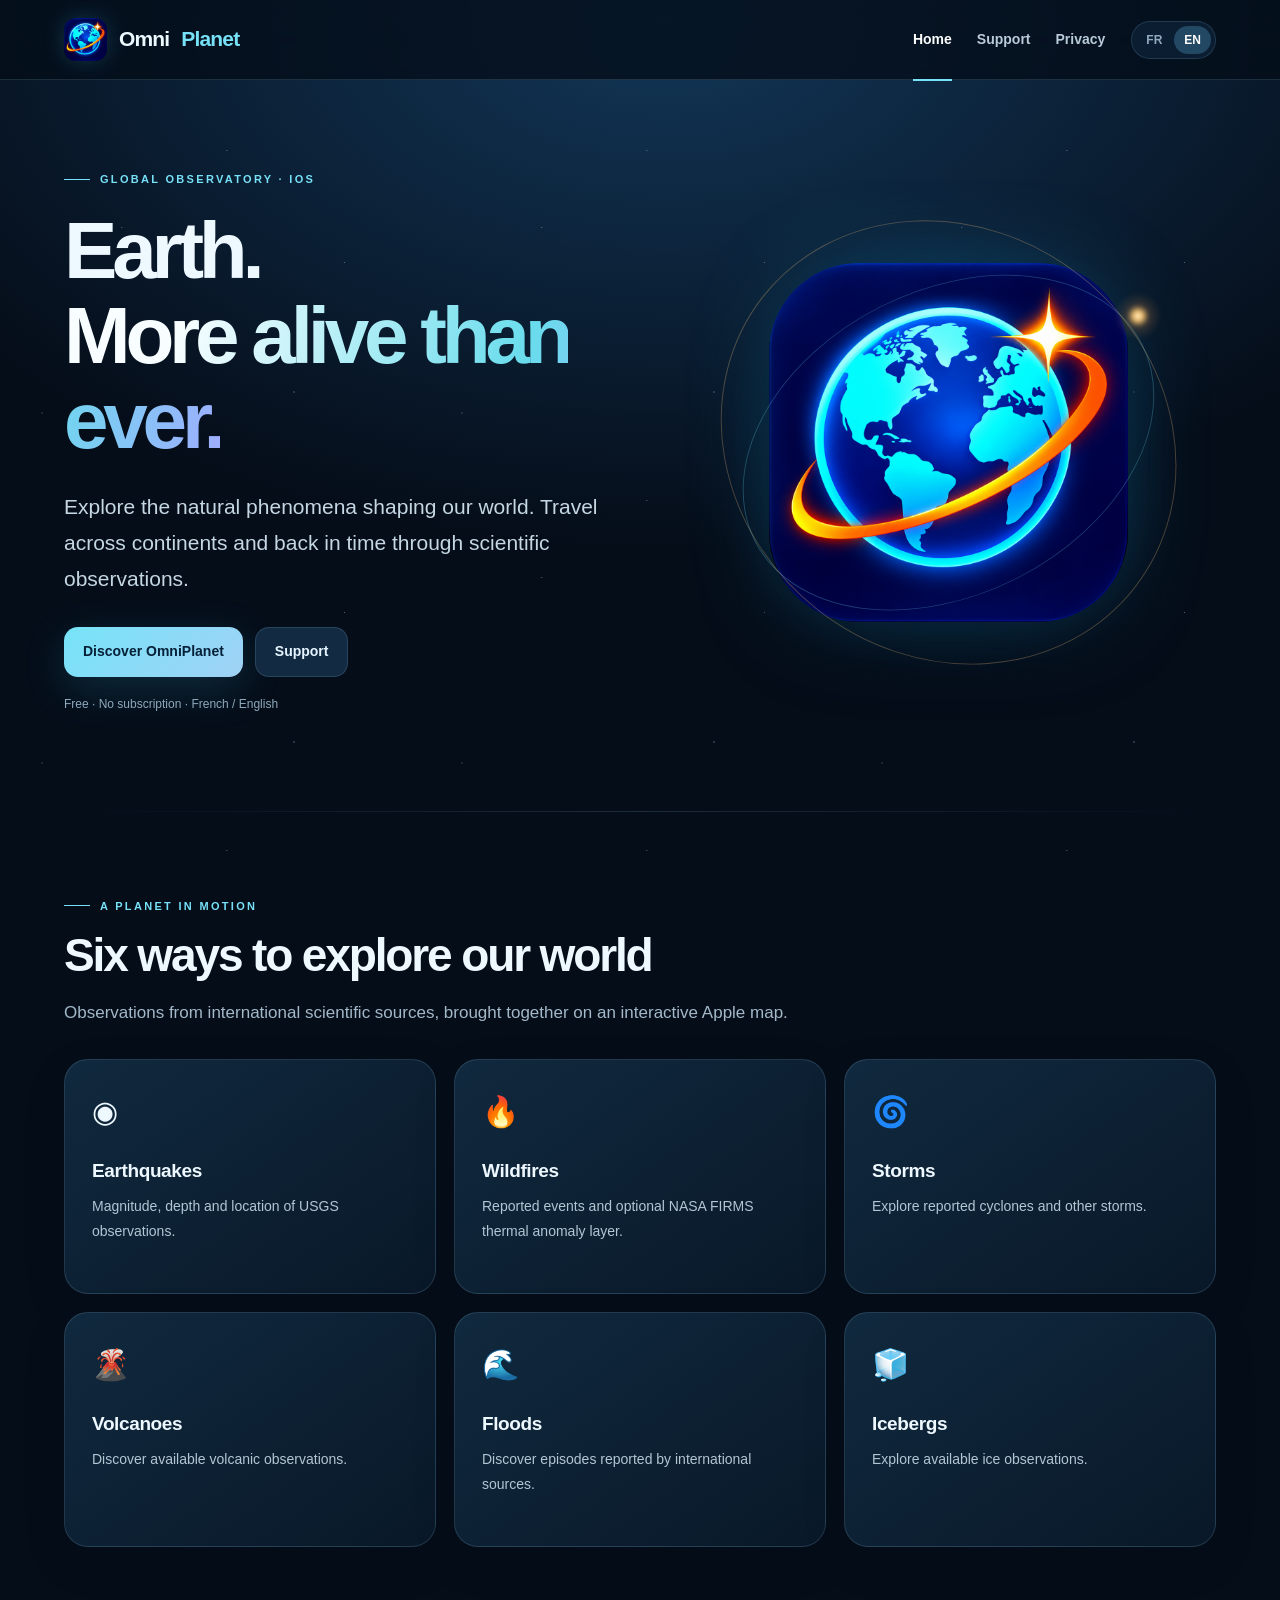
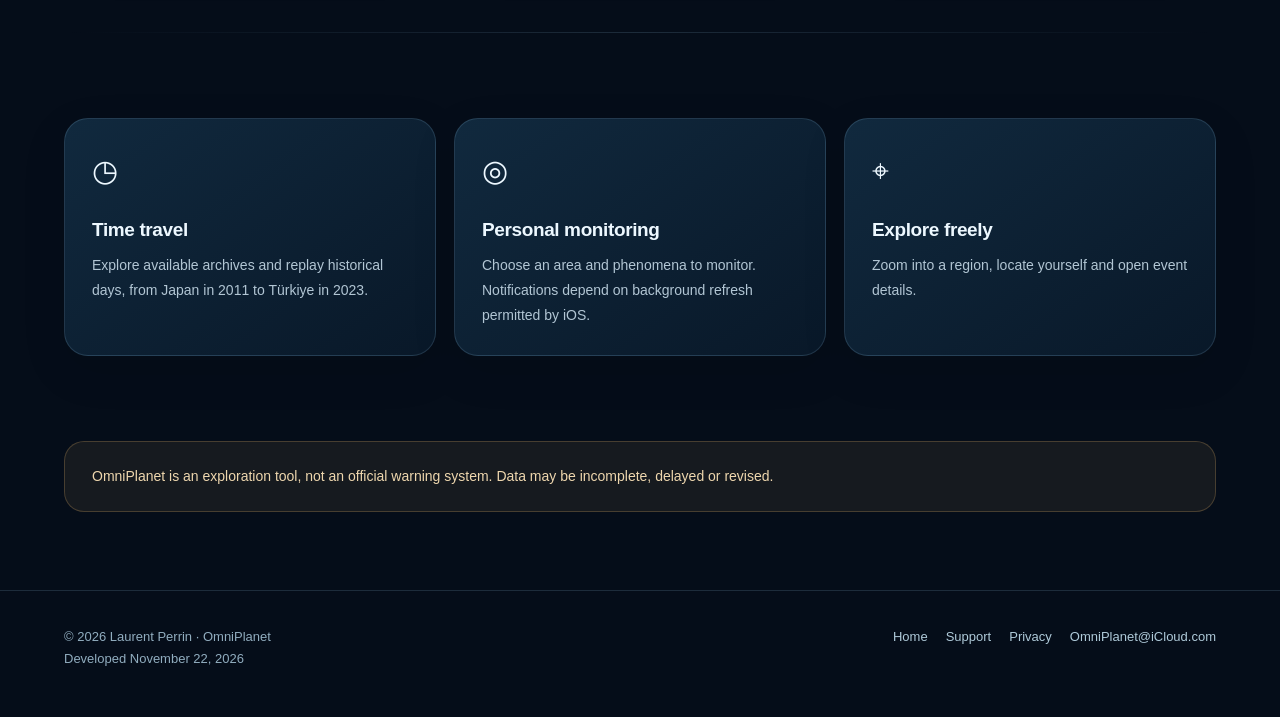
==== index.html @ a7300201 "Add files via upload" ====
<!doctype html><html lang="fr" data-lang="fr"><head><meta charset="utf-8"><meta name="viewport" content="width=device-width, initial-scale=1"><meta name="description" content="OmniPlanet — Explore our living planet. Observatoire mondial des phénomènes naturels."><meta name="theme-color" content="#050d19"><title>Accueil | OmniPlanet</title><link rel="icon" href="assets/omniplanet-icon.png"><link rel="stylesheet" href="assets/style.css"><script defer src="assets/site.js"></script></head><body data-title-fr="Accueil | OmniPlanet" data-title-en="Home | OmniPlanet"><div class="starfield" aria-hidden="true"></div><a class="skip" href="#main"><span class="fr" lang="fr">Aller au contenu</span><span class="en" lang="en">Skip to content</span></a><header class="site-header"><div class="shell bar"><a class="brand" href="index.html"><img src="assets/omniplanet-icon.png" alt="">Omni<b>Planet</b></a><nav aria-label="Navigation"><a href="index.html" aria-current="page"><span class="fr" lang="fr">Accueil</span><span class="en" lang="en">Home</span></a><a href="support.html"><span class="fr" lang="fr">Assistance</span><span class="en" lang="en">Support</span></a><a href="confidentialite.html"><span class="fr" lang="fr">Confidentialité</span><span class="en" lang="en">Privacy</span></a></nav><div class="lang-switch"><button type="button" data-language="fr" aria-label="Français" aria-pressed="true">FR</button><button type="button" data-language="en" aria-label="English" aria-pressed="false">EN</button></div></div></header><main id="main" class="shell"><section class="hero"><div><div class="eyebrow"><span class="fr" lang="fr">Observatoire mondial · iOS</span><span class="en" lang="en">Global observatory · iOS</span></div><h1><span class="fr" lang="fr">La Terre.<br><em>Plus vivante que jamais.</em></span><span class="en" lang="en">Earth.<br><em>More alive than ever.</em></span></h1><p class="lead"><span class="fr" lang="fr">Explorez les phénomènes naturels qui façonnent notre monde. Voyagez à travers les continents et remontez le temps, au fil des observations scientifiques.</span><span class="en" lang="en">Explore the natural phenomena shaping our world. Travel across continents and back in time through scientific observations.</span></p><div class="actions"><a class="btn" href="#explorer"><span class="fr" lang="fr">Découvrir OmniPlanet</span><span class="en" lang="en">Discover OmniPlanet</span></a><a class="btn secondary" href="support.html"><span class="fr" lang="fr">Assistance</span><span class="en" lang="en">Support</span></a></div><div class="tiny-meta"><span class="fr" lang="fr">Gratuite · Sans abonnement · Français / English</span><span class="en" lang="en">Free · No subscription · French / English</span></div></div><div class="hero-art"><div class="orbital"><img src="assets/omniplanet-icon.png" alt="OmniPlanet"></div><div class="halo"></div></div></section><div class="divider"></div><section class="section" id="explorer"><div class="section-head"><div class="eyebrow"><span class="fr" lang="fr">Une planète en mouvement</span><span class="en" lang="en">A planet in motion</span></div><h2><span class="fr" lang="fr">Six regards sur notre monde</span><span class="en" lang="en">Six ways to explore our world</span></h2><p><span class="fr" lang="fr">Des observations issues de sources scientifiques internationales, réunies sur une carte interactive Apple.</span><span class="en" lang="en">Observations from international scientific sources, brought together on an interactive Apple map.</span></p></div><div class="grid"><article class="feature"><span class="icon" aria-hidden="true">◉</span><h3><span class="fr" lang="fr">Séismes</span><span class="en" lang="en">Earthquakes</span></h3><p><span class="fr" lang="fr">Magnitude, profondeur et localisation des observations USGS.</span><span class="en" lang="en">Magnitude, depth and location of USGS observations.</span></p></article><article class="feature"><span class="icon" aria-hidden="true">🔥</span><h3><span class="fr" lang="fr">Feux de forêt</span><span class="en" lang="en">Wildfires</span></h3><p><span class="fr" lang="fr">Événements répertoriés et couche facultative NASA FIRMS pour les anomalies thermiques.</span><span class="en" lang="en">Reported events and optional NASA FIRMS thermal anomaly layer.</span></p></article><article class="feature"><span class="icon" aria-hidden="true">🌀</span><h3><span class="fr" lang="fr">Tempêtes</span><span class="en" lang="en">Storms</span></h3><p><span class="fr" lang="fr">Explorez les cyclones et autres tempêtes répertoriés.</span><span class="en" lang="en">Explore reported cyclones and other storms.</span></p></article><article class="feature"><span class="icon" aria-hidden="true">🌋</span><h3><span class="fr" lang="fr">Volcans</span><span class="en" lang="en">Volcanoes</span></h3><p><span class="fr" lang="fr">Retrouvez les observations volcaniques disponibles.</span><span class="en" lang="en">Discover available volcanic observations.</span></p></article><article class="feature"><span class="icon" aria-hidden="true">🌊</span><h3><span class="fr" lang="fr">Inondations</span><span class="en" lang="en">Floods</span></h3><p><span class="fr" lang="fr">Découvrez les épisodes signalés par les sources internationales.</span><span class="en" lang="en">Discover episodes reported by international sources.</span></p></article><article class="feature"><span class="icon" aria-hidden="true">🧊</span><h3><span class="fr" lang="fr">Icebergs</span><span class="en" lang="en">Icebergs</span></h3><p><span class="fr" lang="fr">Explorez les observations de glace disponibles.</span><span class="en" lang="en">Explore available ice observations.</span></p></article></div></section><div class="divider"></div><section class="section"><div class="grid"><article class="feature"><span class="icon" aria-hidden="true">◷</span><h3><span class="fr" lang="fr">Voyage dans le temps</span><span class="en" lang="en">Time travel</span></h3><p><span class="fr" lang="fr">Explorez les archives disponibles et rejouez des journées historiques, du Japon en 2011 à la Turquie en 2023.</span><span class="en" lang="en">Explore available archives and replay historical days, from Japan in 2011 to Türkiye in 2023.</span></p></article><article class="feature"><span class="icon" aria-hidden="true">◎</span><h3><span class="fr" lang="fr">Surveillance personnalisée</span><span class="en" lang="en">Personal monitoring</span></h3><p><span class="fr" lang="fr">Choisissez une zone et les phénomènes à surveiller. Les notifications dépendent des actualisations autorisées par iOS.</span><span class="en" lang="en">Choose an area and phenomena to monitor. Notifications depend on background refresh permitted by iOS.</span></p></article><article class="feature"><span class="icon" aria-hidden="true">⌖</span><h3><span class="fr" lang="fr">Explorez librement</span><span class="en" lang="en">Explore freely</span></h3><p><span class="fr" lang="fr">Zoomez sur une région, retrouvez votre position et consultez les fiches des événements.</span><span class="en" lang="en">Zoom into a region, locate yourself and open event details.</span></p></article></div></section><div class="notice"><p><span class="fr" lang="fr">OmniPlanet est un outil de découverte, pas un système officiel d’alerte. Les données peuvent être incomplètes, retardées ou révisées.</span><span class="en" lang="en">OmniPlanet is an exploration tool, not an official warning system. Data may be incomplete, delayed or revised.</span></p></div></main><footer class="site-footer"><div class="shell footer-inner"><div>© 2026 Laurent Perrin · OmniPlanet<br><span class="fr" lang="fr">Développée le 22 novembre 2026</span><span class="en" lang="en">Developed November 22, 2026</span></div><div class="foot-links"><a class="" href="index.html"><span class="fr" lang="fr">Accueil</span><span class="en" lang="en">Home</span></a><a class="" href="support.html"><span class="fr" lang="fr">Assistance</span><span class="en" lang="en">Support</span></a><a class="" href="confidentialite.html"><span class="fr" lang="fr">Confidentialité</span><span class="en" lang="en">Privacy</span></a><a href="mailto:OmniPlanet@iCloud.com">OmniPlanet@iCloud.com</a></div></div></footer></body></html>
---- assets/style.css ----
:root{color-scheme:dark;--bg:#050d19;--navy:#091a30;--panel:#10243b;--text:#edf8ff;--muted:#a3b8c9;--line:rgba(167,219,255,.15);--cyan:#77e1f7;--gold:#f9c379;--radius:24px}*{box-sizing:border-box}html{scroll-behavior:smooth}body{margin:0;font-family:-apple-system,BlinkMacSystemFont,"Segoe UI",Inter,Helvetica,Arial,sans-serif;background:radial-gradient(ellipse 75% 25% at 52% 1%,#123657 0%,transparent 90%),var(--bg);color:var(--text);line-height:1.65;overflow-x:hidden}::selection{background:#2d7b95;color:#fff}a{color:inherit}a:focus-visible,button:focus-visible,summary:focus-visible{outline:2px solid var(--cyan);outline-offset:4px}.fr,.en{}html[data-lang="fr"] .en,html[data-lang="en"] .fr{display:none!important}.shell{width:min(1152px,calc(100% - 44px));margin-inline:auto}.skip{position:absolute;left:-999px;top:0;background:white;color:#000;padding:10px;z-index:200}.skip:focus{left:12px}.site-header{position:sticky;top:0;z-index:90;background:rgba(5,13,25,.78);backdrop-filter:blur(22px);-webkit-backdrop-filter:blur(22px);border-bottom:1px solid var(--line)}.bar{min-height:79px;display:flex;align-items:center;gap:26px}.brand{display:flex;align-items:center;gap:12px;text-decoration:none;font-weight:790;letter-spacing:-.04em;font-size:21px;white-space:nowrap}.brand img{height:43px;width:43px;border-radius:12px;box-shadow:0 0 22px rgba(81,202,244,.2)}.brand b{color:var(--cyan)}nav{display:flex;gap:25px;margin-left:auto}nav a{font-size:14px;color:#b9cad9;text-decoration:none;font-weight:550;transition:color .2s}nav a:hover,nav a[aria-current="page"]{color:#fff}nav a[aria-current="page"]{position:relative}nav a[aria-current="page"]:after{content:"";position:absolute;bottom:-30px;left:0;right:0;height:2px;background:var(--cyan)}.lang-switch{display:flex;padding:4px;gap:2px;border:1px solid var(--line);border-radius:40px;background:#0a1d31}.lang-switch button{background:none;color:#91aabd;border:0;border-radius:24px;font-size:12px;font-weight:700;padding:7px 10px;cursor:pointer}.lang-switch button[aria-pressed="true"]{background:#224863;color:#fff}.hero{position:relative;min-height:610px;display:grid;grid-template-columns:minmax(0,1.05fr) minmax(0,.95fr);align-items:center;gap:26px;padding-block:90px 96px}.eyebrow{text-transform:uppercase;letter-spacing:.21em;font-size:11px;font-weight:750;color:var(--cyan);display:flex;align-items:center;gap:10px}.eyebrow:before{content:"";width:26px;height:1px;background:var(--cyan)}h1,h2,h3,p{margin-top:0}h1{font-size:clamp(44px,6.3vw,80px);line-height:1.06;letter-spacing:-.065em;margin:21px 0 25px;font-weight:780}h1 em{font-style:normal;background:linear-gradient(105deg,#f8feff 18%,#69dcec 70%,#a0adff);-webkit-background-clip:text;background-clip:text;color:transparent}.lead{font-size:clamp(17px,2vw,21px);color:#c5d7e3;max-width:570px;line-height:1.72}.actions{display:flex;flex-wrap:wrap;gap:12px;margin-top:30px}.btn{display:inline-flex;align-items:center;justify-content:center;gap:10px;text-decoration:none;font-weight:700;font-size:14px;border-radius:14px;min-height:50px;padding:12px 19px;background:linear-gradient(135deg,#76e4f8,#a0d1f5);color:#062038;box-shadow:0 12px 42px rgba(53,191,230,.18);transition:transform .2s,box-shadow .2s;border:0}.btn:hover{transform:translateY(-2px);box-shadow:0 15px 40px rgba(53,191,230,.28)}.btn.secondary{color:#e5f5ff;background:#122a42;border:1px solid var(--line);box-shadow:none}.hero-art{position:relative;aspect-ratio:1;max-width:520px;margin:auto;width:100%;display:grid;place-items:center}.hero-art:before{content:"";position:absolute;inset:7%;border-radius:50%;background:radial-gradient(circle,#1370a27a,transparent 70%);filter:blur(25px)}.orbital{width:91%;aspect-ratio:1;position:relative;display:grid;place-items:center;animation:float 8s ease-in-out infinite}.orbital:before,.orbital:after{content:"";position:absolute;inset:4%;border:1px solid rgba(116,225,252,.25);border-radius:50%;transform:rotate(-27deg) scaleY(.7)}.orbital:after{inset:0%;transform:rotate(38deg) scaleY(.9);border-color:rgba(249,193,121,.28)}.orbital img{width:76%;aspect-ratio:1;object-fit:cover;border-radius:25%;box-shadow:0 0 80px rgba(33,157,215,.3),0 20px 65px #030812d9}.halo{position:absolute;width:48px;height:48px;border-radius:100%;background:radial-gradient(circle,#fff3d8 2%,#f7c26b 13%,rgba(248,149,67,.18) 32%,transparent 70%);right:9%;top:21%;filter:blur(2px)}@keyframes float{0%,100%{transform:translateY(0)}50%{transform:translateY(-11px)}}.tiny-meta{font-size:12px;color:#8ea9bc;margin-top:18px}.divider{height:1px;background:linear-gradient(90deg,transparent,var(--line),transparent)}.section{padding-block:85px}.section-head{max-width:750px;margin-bottom:32px}.section h2{font-size:clamp(30px,3.6vw,48px);line-height:1.13;letter-spacing:-.047em;margin:14px 0 18px}.section-head p{color:var(--muted);font-size:17px}.grid{display:grid;grid-template-columns:repeat(3,minmax(0,1fr));gap:18px}.feature,.panel,.info-card{background:linear-gradient(145deg,rgba(24,57,83,.65),rgba(12,31,50,.65));border:1px solid var(--line);border-radius:var(--radius);padding:27px;box-shadow:0 15px 45px rgba(0,0,0,.1)}.feature{min-height:235px;transition:transform .2s,border-color .2s}.feature:hover{transform:translateY(-4px);border-color:#5cc0e477}.feature .icon{font-size:30px;margin-bottom:19px;display:inline-block}.feature h3{font-size:19px;letter-spacing:-.02em;margin:0 0 7px}.feature p,.panel p,.info-card p{font-size:14px;color:#b2c6d4;line-height:1.8;margin-bottom:0}.feature strong{color:#e6f6ff}.ribbon{border:1px solid rgba(109,209,236,.26);background:linear-gradient(120deg,#10334b,#0b1c2e);padding:30px 34px;border-radius:var(--radius);display:flex;align-items:center;gap:28px;margin-block:36px}.ribbon b{font-size:20px}.ribbon p{margin:5px 0 0;color:#aec5d3;font-size:14px}.ribbon .btn{margin-left:auto;flex-shrink:0}.kicker{font-size:11px;color:var(--cyan);letter-spacing:.2em;text-transform:uppercase;font-weight:800}.page-hero{padding:80px 0 48px;max-width:850px}.page-hero h1{font-size:clamp(40px,5vw,64px)}.page-hero p{font-size:18px;color:var(--muted);max-width:730px}.split{display:grid;grid-template-columns:repeat(2,minmax(0,1fr));gap:20px}.steps{counter-reset:step;display:grid;gap:13px}.step{background:rgba(16,39,60,.65);padding:21px 23px 21px 66px;border:1px solid var(--line);border-radius:18px;position:relative}.step:before{counter-increment:step;content:counter(step);position:absolute;left:19px;top:19px;width:30px;height:30px;border-radius:50%;background:#184760;color:#a2e9f9;display:grid;place-items:center;font-size:13px;font-weight:800}.step h3{font-size:17px;margin:0 0 5px}.step p{font-size:14px;color:var(--muted);margin:0}.fine{font-size:13px;color:var(--muted)}.notice{background:rgba(244,189,109,.07);border:1px solid rgba(244,189,109,.22);padding:23px 27px;border-radius:20px;color:#eed7ae}.notice p{margin:0;font-size:14px}.policy{max-width:840px}.policy h2{font-size:23px;letter-spacing:-.03em;margin:42px 0 13px}.policy h3{font-size:17px;margin:22px 0 8px}.policy p,.policy li{color:#bdd0dd;font-size:15px;line-height:1.85}.policy a,.inline-link{color:#94e5f6;text-decoration:underline;text-decoration-color:#427791;text-underline-offset:4px}.policy ul{padding-left:21px}.policy .summary{border-left:3px solid var(--cyan);background:rgba(28,75,99,.2);padding:21px 24px;border-radius:0 15px 15px 0}.faq{display:grid;gap:12px}details{border:1px solid var(--line);border-radius:17px;padding:0 22px;background:#0c2136}summary{cursor:pointer;padding:19px 24px 19px 0;list-style:none;font-weight:670;position:relative}summary::-webkit-details-marker{display:none}summary:after{content:'+';position:absolute;right:0;font-size:24px;top:10px;color:var(--cyan)}details[open] summary:after{content:'−'}details p{color:#b7cbd9;padding-bottom:20px;margin:0;font-size:14px}.site-footer{margin-top:78px;border-top:1px solid var(--line);padding:35px 0 48px;color:#91adbf;font-size:13px}.footer-inner{display:flex;justify-content:space-between;align-items:flex-start;gap:24px}.foot-links{display:flex;gap:18px;flex-wrap:wrap}.foot-links a{color:#afcad9;text-decoration:none}.foot-links a:hover{color:#fff}.starfield{position:fixed;inset:0;pointer-events:none;z-index:-1;opacity:.36;background-image:radial-gradient(1px 1px at 10% 18%,#fff,transparent),radial-gradient(1.5px 1.5px at 70% 12%,#b6e5ff,transparent),radial-gradient(1px 1px at 29% 65%,#fff,transparent),radial-gradient(1px 1px at 82% 75%,#fff,transparent),radial-gradient(1px 1px at 54% 43%,#fff,transparent);background-size:420px 350px}.mini-meta{display:flex;gap:20px;flex-wrap:wrap;color:#9eb5c7;font-size:13px;margin-top:16px}.codeish{font-family:ui-monospace,SFMono-Regular,Menlo,monospace;font-size:12px;word-break:break-word}.last-updated{font-size:13px;color:#83a4bc} @media(max-width:850px){.grid{grid-template-columns:repeat(2,minmax(0,1fr))}.hero{grid-template-columns:1fr;padding-top:68px;gap:5px}.hero-art{max-width:420px}.bar{flex-wrap:wrap;justify-content:space-between;padding:13px 0;min-height:auto;gap:10px}nav{order:3;width:100%;justify-content:center;border-top:1px solid var(--line);padding-top:11px}nav a[aria-current="page"]:after{bottom:-12px}.section{padding-block:60px}.ribbon{flex-wrap:wrap}.ribbon .btn{margin-left:0}}@media(max-width:590px){.shell{width:min(100% - 30px,1152px)}.brand{font-size:19px}.brand img{height:38px;width:38px}.bar{gap:8px}nav{justify-content:space-between;gap:8px}nav a{font-size:12px}.hero{padding:58px 0 50px}.hero-art{max-width:350px}.grid,.split{grid-template-columns:1fr}.feature{min-height:0}.page-hero{padding:55px 0 25px}.ribbon{padding:23px}.footer-inner{flex-direction:column}.section{padding-block:50px}.actions .btn{width:100%}}@media(prefers-reduced-motion:reduce){*,*:before,*:after{animation:none!important;scroll-behavior:auto!important;transition:none!important}}
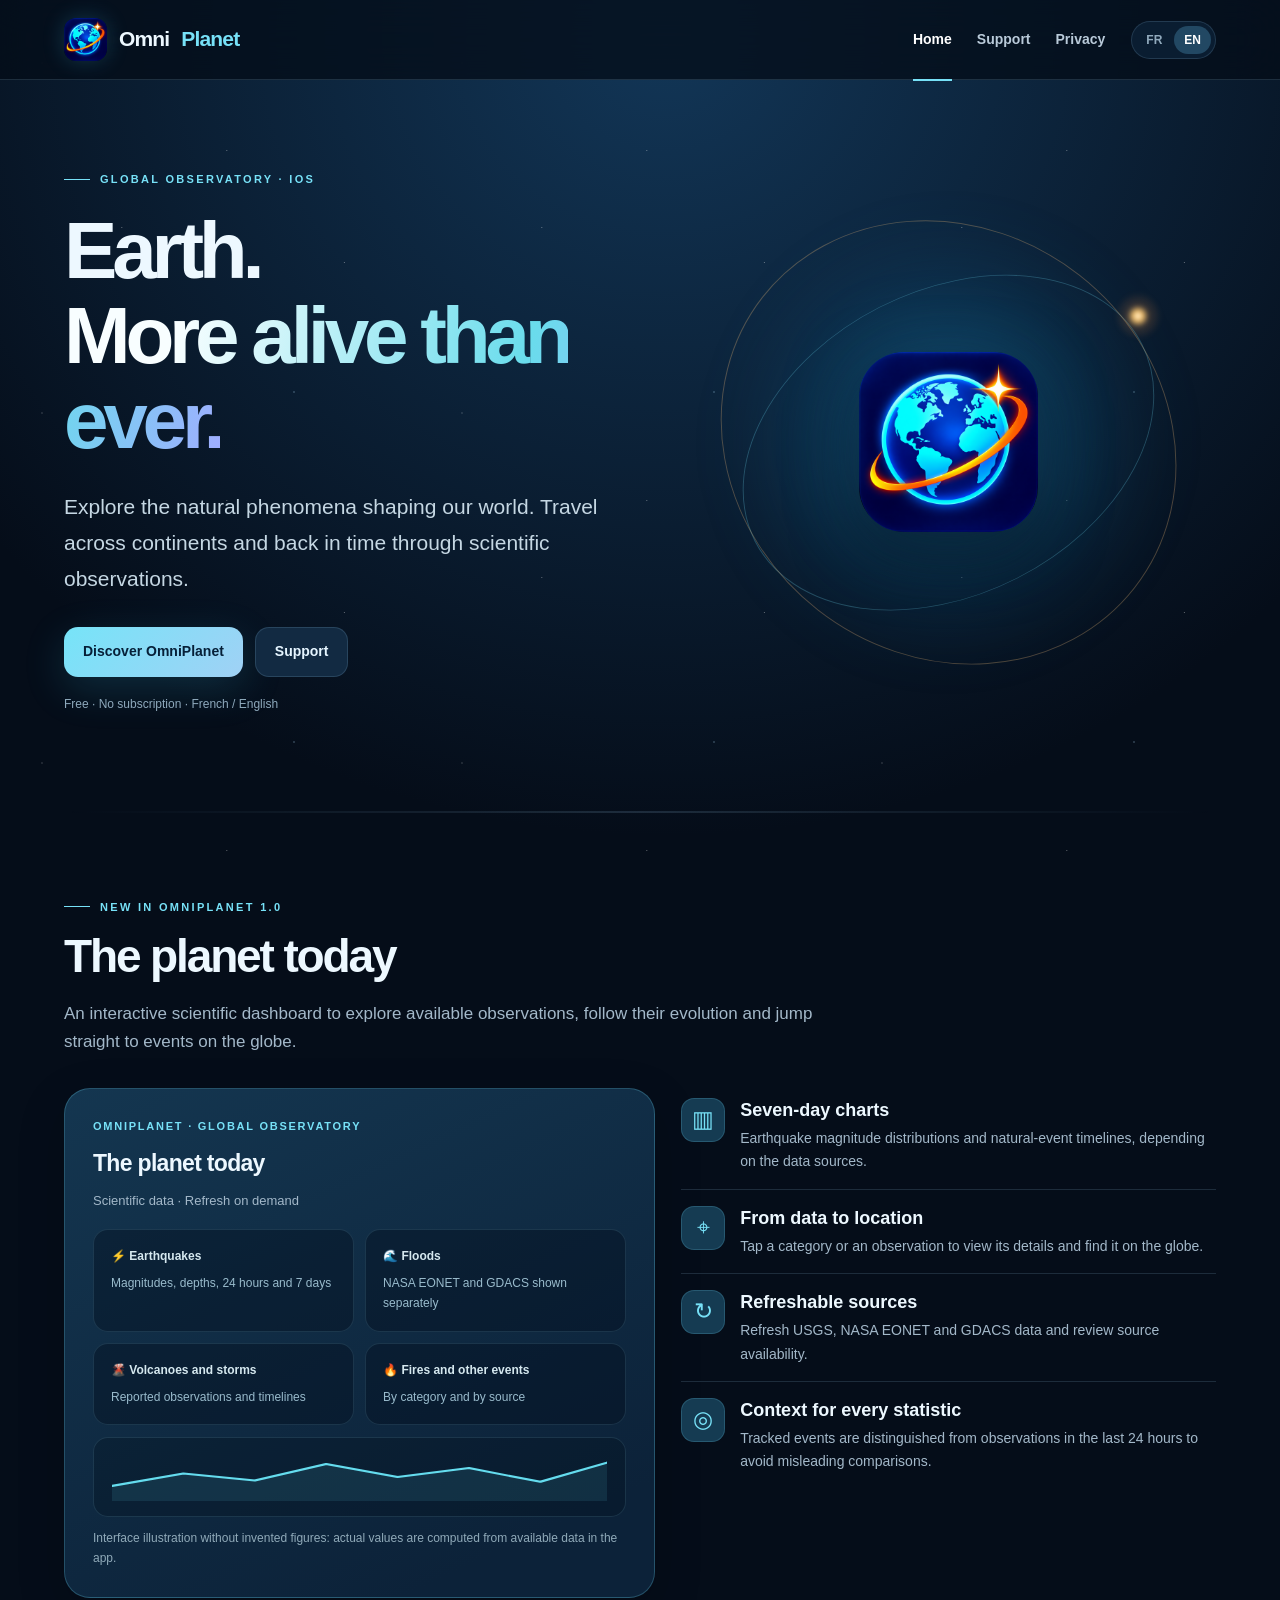
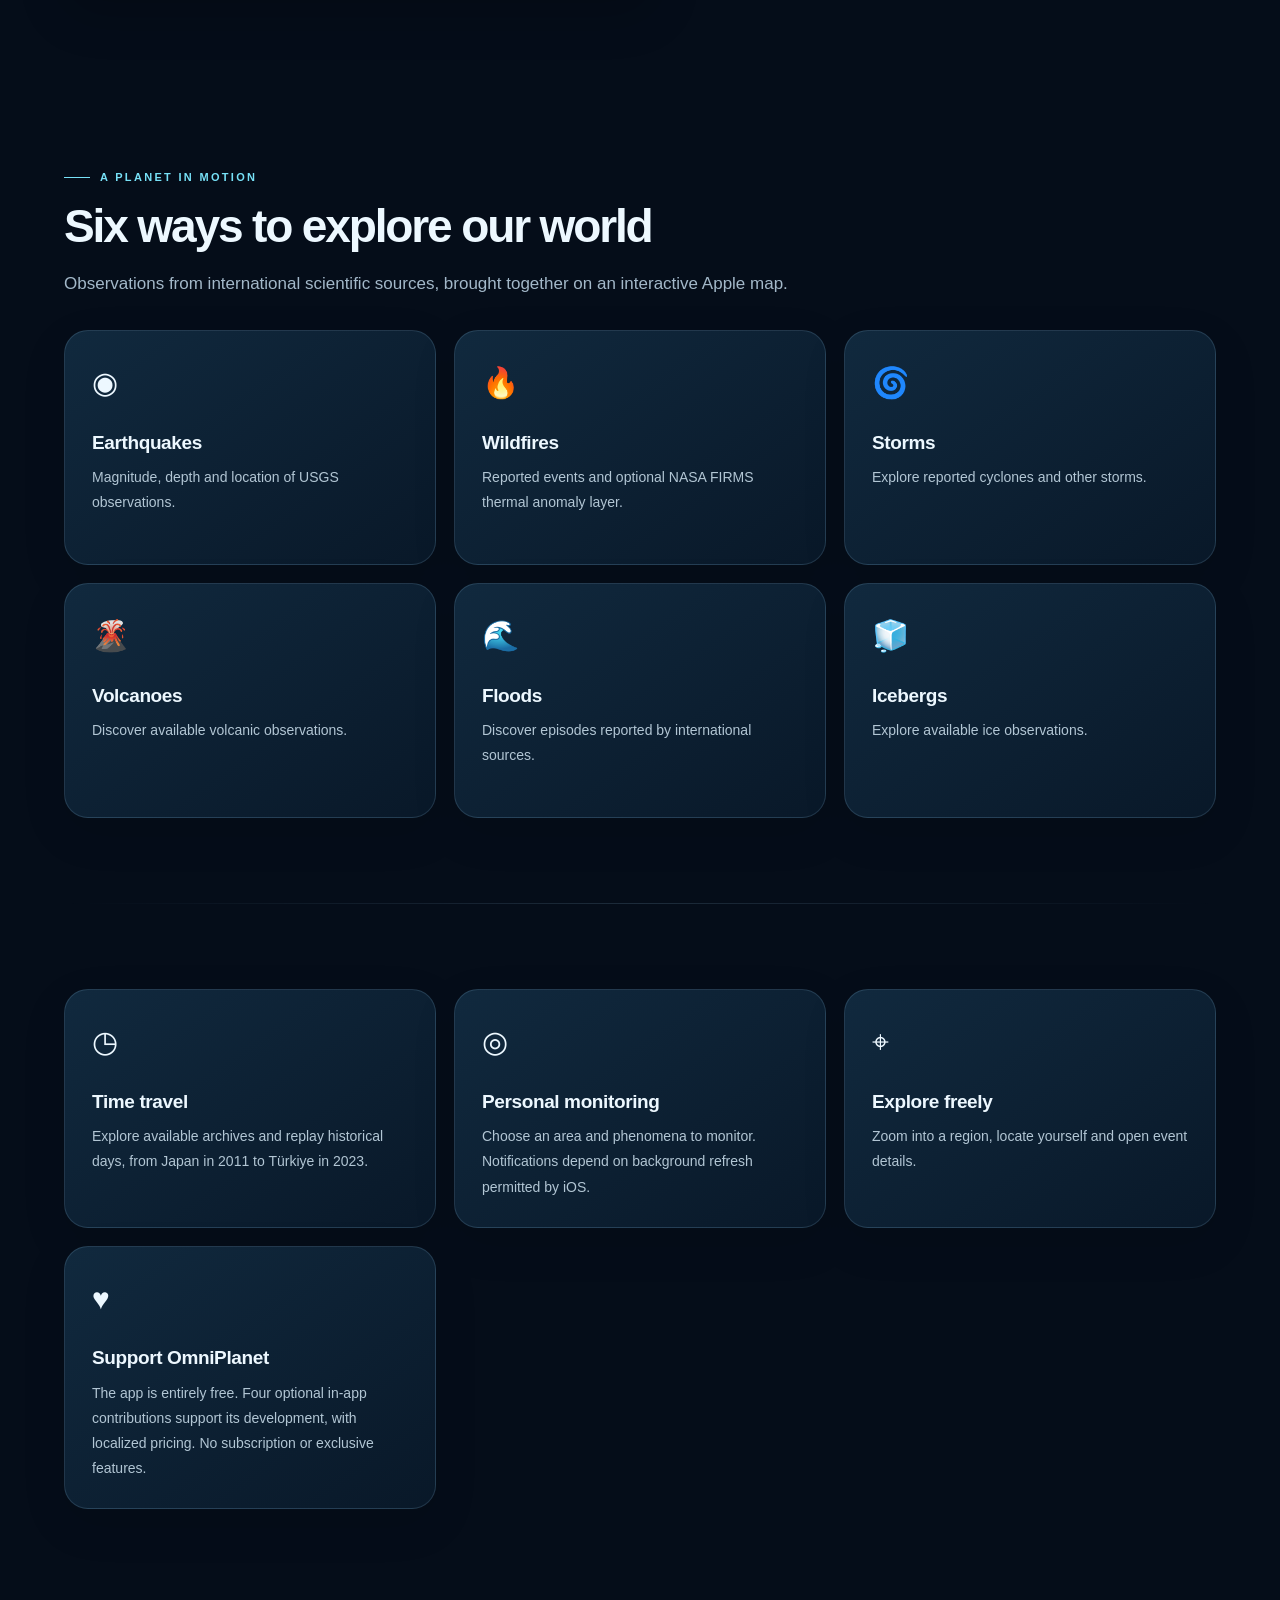
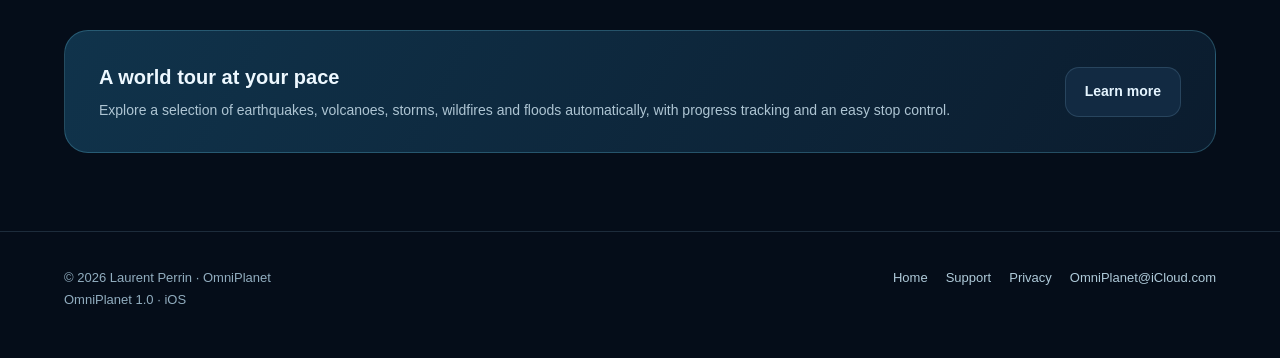
==== commit 4995a4dd: "Add files via upload" ====
--- a/index.html
+++ b/index.html
@@ -1 +1,27 @@
-<!doctype html><html lang="fr" data-lang="fr"><head><meta charset="utf-8"><meta name="viewport" content="width=device-width, initial-scale=1"><meta name="description" content="OmniPlanet — Explore our living planet. Observatoire mondial des phénomènes naturels."><meta name="theme-color" content="#050d19"><title>Accueil | OmniPlanet</title><link rel="icon" href="assets/omniplanet-icon.png"><link rel="stylesheet" href="assets/style.css"><script defer src="assets/site.js"></script></head><body data-title-fr="Accueil | OmniPlanet" data-title-en="Home | OmniPlanet"><div class="starfield" aria-hidden="true"></div><a class="skip" href="#main"><span class="fr" lang="fr">Aller au contenu</span><span class="en" lang="en">Skip to content</span></a><header class="site-header"><div class="shell bar"><a class="brand" href="index.html"><img src="assets/omniplanet-icon.png" alt="">Omni<b>Planet</b></a><nav aria-label="Navigation"><a href="index.html" aria-current="page"><span class="fr" lang="fr">Accueil</span><span class="en" lang="en">Home</span></a><a href="support.html"><span class="fr" lang="fr">Assistance</span><span class="en" lang="en">Support</span></a><a href="confidentialite.html"><span class="fr" lang="fr">Confidentialité</span><span class="en" lang="en">Privacy</span></a></nav><div class="lang-switch"><button type="button" data-language="fr" aria-label="Français" aria-pressed="true">FR</button><button type="button" data-language="en" aria-label="English" aria-pressed="false">EN</button></div></div></header><main id="main" class="shell"><section class="hero"><div><div class="eyebrow"><span class="fr" lang="fr">Observatoire mondial · iOS</span><span class="en" lang="en">Global observatory · iOS</span></div><h1><span class="fr" lang="fr">La Terre.<br><em>Plus vivante que jamais.</em></span><span class="en" lang="en">Earth.<br><em>More alive than ever.</em></span></h1><p class="lead"><span class="fr" lang="fr">Explorez les phénomènes naturels qui façonnent notre monde. Voyagez à travers les continents et remontez le temps, au fil des observations scientifiques.</span><span class="en" lang="en">Explore the natural phenomena shaping our world. Travel across continents and back in time through scientific observations.</span></p><div class="actions"><a class="btn" href="#explorer"><span class="fr" lang="fr">Découvrir OmniPlanet</span><span class="en" lang="en">Discover OmniPlanet</span></a><a class="btn secondary" href="support.html"><span class="fr" lang="fr">Assistance</span><span class="en" lang="en">Support</span></a></div><div class="tiny-meta"><span class="fr" lang="fr">Gratuite · Sans abonnement · Français / English</span><span class="en" lang="en">Free · No subscription · French / English</span></div></div><div class="hero-art"><div class="orbital"><img src="assets/omniplanet-icon.png" alt="OmniPlanet"></div><div class="halo"></div></div></section><div class="divider"></div><section class="section" id="explorer"><div class="section-head"><div class="eyebrow"><span class="fr" lang="fr">Une planète en mouvement</span><span class="en" lang="en">A planet in motion</span></div><h2><span class="fr" lang="fr">Six regards sur notre monde</span><span class="en" lang="en">Six ways to explore our world</span></h2><p><span class="fr" lang="fr">Des observations issues de sources scientifiques internationales, réunies sur une carte interactive Apple.</span><span class="en" lang="en">Observations from international scientific sources, brought together on an interactive Apple map.</span></p></div><div class="grid"><article class="feature"><span class="icon" aria-hidden="true">◉</span><h3><span class="fr" lang="fr">Séismes</span><span class="en" lang="en">Earthquakes</span></h3><p><span class="fr" lang="fr">Magnitude, profondeur et localisation des observations USGS.</span><span class="en" lang="en">Magnitude, depth and location of USGS observations.</span></p></article><article class="feature"><span class="icon" aria-hidden="true">🔥</span><h3><span class="fr" lang="fr">Feux de forêt</span><span class="en" lang="en">Wildfires</span></h3><p><span class="fr" lang="fr">Événements répertoriés et couche facultative NASA FIRMS pour les anomalies thermiques.</span><span class="en" lang="en">Reported events and optional NASA FIRMS thermal anomaly layer.</span></p></article><article class="feature"><span class="icon" aria-hidden="true">🌀</span><h3><span class="fr" lang="fr">Tempêtes</span><span class="en" lang="en">Storms</span></h3><p><span class="fr" lang="fr">Explorez les cyclones et autres tempêtes répertoriés.</span><span class="en" lang="en">Explore reported cyclones and other storms.</span></p></article><article class="feature"><span class="icon" aria-hidden="true">🌋</span><h3><span class="fr" lang="fr">Volcans</span><span class="en" lang="en">Volcanoes</span></h3><p><span class="fr" lang="fr">Retrouvez les observations volcaniques disponibles.</span><span class="en" lang="en">Discover available volcanic observations.</span></p></article><article class="feature"><span class="icon" aria-hidden="true">🌊</span><h3><span class="fr" lang="fr">Inondations</span><span class="en" lang="en">Floods</span></h3><p><span class="fr" lang="fr">Découvrez les épisodes signalés par les sources internationales.</span><span class="en" lang="en">Discover episodes reported by international sources.</span></p></article><article class="feature"><span class="icon" aria-hidden="true">🧊</span><h3><span class="fr" lang="fr">Icebergs</span><span class="en" lang="en">Icebergs</span></h3><p><span class="fr" lang="fr">Explorez les observations de glace disponibles.</span><span class="en" lang="en">Explore available ice observations.</span></p></article></div></section><div class="divider"></div><section class="section"><div class="grid"><article class="feature"><span class="icon" aria-hidden="true">◷</span><h3><span class="fr" lang="fr">Voyage dans le temps</span><span class="en" lang="en">Time travel</span></h3><p><span class="fr" lang="fr">Explorez les archives disponibles et rejouez des journées historiques, du Japon en 2011 à la Turquie en 2023.</span><span class="en" lang="en">Explore available archives and replay historical days, from Japan in 2011 to Türkiye in 2023.</span></p></article><article class="feature"><span class="icon" aria-hidden="true">◎</span><h3><span class="fr" lang="fr">Surveillance personnalisée</span><span class="en" lang="en">Personal monitoring</span></h3><p><span class="fr" lang="fr">Choisissez une zone et les phénomènes à surveiller. Les notifications dépendent des actualisations autorisées par iOS.</span><span class="en" lang="en">Choose an area and phenomena to monitor. Notifications depend on background refresh permitted by iOS.</span></p></article><article class="feature"><span class="icon" aria-hidden="true">⌖</span><h3><span class="fr" lang="fr">Explorez librement</span><span class="en" lang="en">Explore freely</span></h3><p><span class="fr" lang="fr">Zoomez sur une région, retrouvez votre position et consultez les fiches des événements.</span><span class="en" lang="en">Zoom into a region, locate yourself and open event details.</span></p></article></div></section><div class="notice"><p><span class="fr" lang="fr">OmniPlanet est un outil de découverte, pas un système officiel d’alerte. Les données peuvent être incomplètes, retardées ou révisées.</span><span class="en" lang="en">OmniPlanet is an exploration tool, not an official warning system. Data may be incomplete, delayed or revised.</span></p></div></main><footer class="site-footer"><div class="shell footer-inner"><div>© 2026 Laurent Perrin · OmniPlanet<br><span class="fr" lang="fr">Développée le 22 novembre 2026</span><span class="en" lang="en">Developed November 22, 2026</span></div><div class="foot-links"><a class="" href="index.html"><span class="fr" lang="fr">Accueil</span><span class="en" lang="en">Home</span></a><a class="" href="support.html"><span class="fr" lang="fr">Assistance</span><span class="en" lang="en">Support</span></a><a class="" href="confidentialite.html"><span class="fr" lang="fr">Confidentialité</span><span class="en" lang="en">Privacy</span></a><a href="mailto:OmniPlanet@iCloud.com">OmniPlanet@iCloud.com</a></div></div></footer></body></html>+<!doctype html>
+<html data-lang="fr" lang="fr"><head><meta charset="utf-8"/><meta content="width=device-width, initial-scale=1" name="viewport"/><meta content="OmniPlanet — Explore our living planet. Observatoire mondial des phénomènes naturels." name="description"/><meta content="#050d19" name="theme-color"/><title>Accueil | OmniPlanet</title><link href="assets/omniplanet-icon.png" rel="icon"/><link href="assets/style.css" rel="stylesheet"/><script defer="" src="assets/site.js"></script></head><body data-title-en="Home | OmniPlanet" data-title-fr="Accueil | OmniPlanet"><div aria-hidden="true" class="starfield"></div><a class="skip" href="#main"><span class="fr" lang="fr">Aller au contenu</span><span class="en" lang="en">Skip to content</span></a><header class="site-header"><div class="shell bar"><a class="brand" href="index.html"><img alt="" src="assets/omniplanet-icon.png"/>Omni<b>Planet</b></a><nav aria-label="Navigation"><a aria-current="page" href="index.html"><span class="fr" lang="fr">Accueil</span><span class="en" lang="en">Home</span></a><a href="support.html"><span class="fr" lang="fr">Assistance</span><span class="en" lang="en">Support</span></a><a href="confidentialite.html"><span class="fr" lang="fr">Confidentialité</span><span class="en" lang="en">Privacy</span></a></nav><div class="lang-switch"><button aria-label="Français" aria-pressed="true" data-language="fr" type="button">FR</button><button aria-label="English" aria-pressed="false" data-language="en" type="button">EN</button></div></div></header><main class="shell" id="main"><section class="hero"><div><div class="eyebrow"><span class="fr" lang="fr">Observatoire mondial · iOS</span><span class="en" lang="en">Global observatory · iOS</span></div><h1><span class="fr" lang="fr">La Terre.<br/><em>Plus vivante que jamais.</em></span><span class="en" lang="en">Earth.<br/><em>More alive than ever.</em></span></h1><p class="lead"><span class="fr" lang="fr">Explorez les phénomènes naturels qui façonnent notre monde. Voyagez à travers les continents et remontez le temps, au fil des observations scientifiques.</span><span class="en" lang="en">Explore the natural phenomena shaping our world. Travel across continents and back in time through scientific observations.</span></p><div class="actions"><a class="btn" href="#explorer"><span class="fr" lang="fr">Découvrir OmniPlanet</span><span class="en" lang="en">Discover OmniPlanet</span></a><a class="btn secondary" href="support.html"><span class="fr" lang="fr">Assistance</span><span class="en" lang="en">Support</span></a></div><div class="tiny-meta"><span class="fr" lang="fr">Gratuite · Sans abonnement · Français / English</span><span class="en" lang="en">Free · No subscription · French / English</span></div></div><div class="hero-art"><div class="orbital"><img alt="OmniPlanet" src="assets/omniplanet-icon.png"/></div><div class="halo"></div></div></section><div class="divider"></div><div class="divider"></div>
+<section aria-labelledby="dashboard-title" class="section" id="aujourdhui">
+<div class="section-head"><div class="eyebrow"><span class="fr" lang="fr">Nouveauté OmniPlanet 1.0</span><span class="en" lang="en">New in OmniPlanet 1.0</span></div>
+<h2 id="dashboard-title"><span class="fr" lang="fr">La planète aujourd’hui</span><span class="en" lang="en">The planet today</span></h2>
+<p><span class="fr" lang="fr">Un tableau de bord scientifique interactif pour explorer les observations disponibles, comprendre leur évolution et rejoindre les événements sur le globe.</span><span class="en" lang="en">An interactive scientific dashboard to explore available observations, follow their evolution and jump straight to events on the globe.</span></p></div>
+<div class="dashboard-showcase">
+<div aria-label="Présentation du tableau de bord OmniPlanet" class="dashboard-preview">
+<div class="topline">OMNIPLANET · GLOBAL OBSERVATORY</div>
+<h3><span class="fr" lang="fr">La planète aujourd’hui</span><span class="en" lang="en">The planet today</span></h3>
+<p class="subtle"><span class="fr" lang="fr">Données scientifiques · Mises à jour à la demande</span><span class="en" lang="en">Scientific data · Refresh on demand</span></p>
+<div class="dashboard-metrics">
+<div class="dashboard-metric"><span class="metric-title">⚡ <span class="fr" lang="fr">Séismes</span><span class="en" lang="en">Earthquakes</span></span><span class="metric-unit"><span class="fr" lang="fr">Magnitudes, profondeurs, 24 h et 7 jours</span><span class="en" lang="en">Magnitudes, depths, 24 hours and 7 days</span></span></div>
+<div class="dashboard-metric"><span class="metric-title">🌊 <span class="fr" lang="fr">Inondations</span><span class="en" lang="en">Floods</span></span><span class="metric-unit"><span class="fr" lang="fr">NASA EONET et GDACS différenciés</span><span class="en" lang="en">NASA EONET and GDACS shown separately</span></span></div>
+<div class="dashboard-metric"><span class="metric-title">🌋 <span class="fr" lang="fr">Volcans et tempêtes</span><span class="en" lang="en">Volcanoes and storms</span></span><span class="metric-unit"><span class="fr" lang="fr">Observations répertoriées et chronologies</span><span class="en" lang="en">Reported observations and timelines</span></span></div>
+<div class="dashboard-metric"><span class="metric-title">🔥 <span class="fr" lang="fr">Feux et autres phénomènes</span><span class="en" lang="en">Fires and other events</span></span><span class="metric-unit"><span class="fr" lang="fr">Par catégories et par sources</span><span class="en" lang="en">By category and by source</span></span></div>
+</div>
+<div aria-hidden="true" class="dashboard-spark"><svg preserveaspectratio="none" viewbox="0 0 430 70"><path d="M0 48 L62 30 L124 40 L186 16 L248 35 L310 22 L372 42 L430 14" fill="none" stroke="#65dcee" stroke-linecap="round" stroke-linejoin="round" stroke-width="3"></path><path d="M0 48 L62 30 L124 40 L186 16 L248 35 L310 22 L372 42 L430 14 L430 70 L0 70Z" fill="rgba(101,220,238,.1)"></path></svg></div>
+<div class="dashboard-caption"><span class="fr" lang="fr">Illustration de l’interface, sans chiffres fictifs : les valeurs apparaissent dans l’application à partir des données disponibles.</span><span class="en" lang="en">Interface illustration without invented figures: actual values are computed from available data in the app.</span></div>
+</div>
+<div class="feature-points">
+<div class="feature-point"><span aria-hidden="true" class="point-symbol">▥</span><div><h3><span class="fr" lang="fr">Graphiques sur sept jours</span><span class="en" lang="en">Seven-day charts</span></h3><p><span class="fr" lang="fr">Répartition des séismes par magnitude et chronologies des observations naturelles selon les sources.</span><span class="en" lang="en">Earthquake magnitude distributions and natural-event timelines, depending on the data sources.</span></p></div></div>
+<div class="feature-point"><span aria-hidden="true" class="point-symbol">⌖</span><div><h3><span class="fr" lang="fr">Du chiffre au lieu</span><span class="en" lang="en">From data to location</span></h3><p><span class="fr" lang="fr">Touchez une catégorie ou une observation pour accéder à sa fiche et retrouver sa position sur le globe.</span><span class="en" lang="en">Tap a category or an observation to view its details and find it on the globe.</span></p></div></div>
+<div class="feature-point"><span aria-hidden="true" class="point-symbol">↻</span><div><h3><span class="fr" lang="fr">Sources actualisables</span><span class="en" lang="en">Refreshable sources</span></h3><p><span class="fr" lang="fr">Actualisez les données de l’USGS, de NASA EONET et de GDACS et consultez leur état de disponibilité.</span><span class="en" lang="en">Refresh USGS, NASA EONET and GDACS data and review source availability.</span></p></div></div>
+<div class="feature-point"><span aria-hidden="true" class="point-symbol">◎</span><div><h3><span class="fr" lang="fr">Des chiffres contextualisés</span><span class="en" lang="en">Context for every statistic</span></h3><p><span class="fr" lang="fr">Les événements suivis et les observations des dernières 24 heures sont distingués pour éviter les interprétations trompeuses.</span><span class="en" lang="en">Tracked events are distinguished from observations in the last 24 hours to avoid misleading comparisons.</span></p></div></div>
+</div>
+</div></section><section class="section" id="explorer"><div class="section-head"><div class="eyebrow"><span class="fr" lang="fr">Une planète en mouvement</span><span class="en" lang="en">A planet in motion</span></div><h2><span class="fr" lang="fr">Six regards sur notre monde</span><span class="en" lang="en">Six ways to explore our world</span></h2><p><span class="fr" lang="fr">Des observations issues de sources scientifiques internationales, réunies sur une carte interactive Apple.</span><span class="en" lang="en">Observations from international scientific sources, brought together on an interactive Apple map.</span></p></div><div class="grid"><article class="feature"><span aria-hidden="true" class="icon">◉</span><h3><span class="fr" lang="fr">Séismes</span><span class="en" lang="en">Earthquakes</span></h3><p><span class="fr" lang="fr">Magnitude, profondeur et localisation des observations USGS.</span><span class="en" lang="en">Magnitude, depth and location of USGS observations.</span></p></article><article class="feature"><span aria-hidden="true" class="icon">🔥</span><h3><span class="fr" lang="fr">Feux de forêt</span><span class="en" lang="en">Wildfires</span></h3><p><span class="fr" lang="fr">Événements répertoriés et couche facultative NASA FIRMS pour les anomalies thermiques.</span><span class="en" lang="en">Reported events and optional NASA FIRMS thermal anomaly layer.</span></p></article><article class="feature"><span aria-hidden="true" class="icon">🌀</span><h3><span class="fr" lang="fr">Tempêtes</span><span class="en" lang="en">Storms</span></h3><p><span class="fr" lang="fr">Explorez les cyclones et autres tempêtes répertoriés.</span><span class="en" lang="en">Explore reported cyclones and other storms.</span></p></article><article class="feature"><span aria-hidden="true" class="icon">🌋</span><h3><span class="fr" lang="fr">Volcans</span><span class="en" lang="en">Volcanoes</span></h3><p><span class="fr" lang="fr">Retrouvez les observations volcaniques disponibles.</span><span class="en" lang="en">Discover available volcanic observations.</span></p></article><article class="feature"><span aria-hidden="true" class="icon">🌊</span><h3><span class="fr" lang="fr">Inondations</span><span class="en" lang="en">Floods</span></h3><p><span class="fr" lang="fr">Découvrez les épisodes signalés par les sources internationales.</span><span class="en" lang="en">Discover episodes reported by international sources.</span></p></article><article class="feature"><span aria-hidden="true" class="icon">🧊</span><h3><span class="fr" lang="fr">Icebergs</span><span class="en" lang="en">Icebergs</span></h3><p><span class="fr" lang="fr">Explorez les observations de glace disponibles.</span><span class="en" lang="en">Explore available ice observations.</span></p></article></div></section><div class="divider"></div><section class="section"><div class="grid"><article class="feature"><span aria-hidden="true" class="icon">◷</span><h3><span class="fr" lang="fr">Voyage dans le temps</span><span class="en" lang="en">Time travel</span></h3><p><span class="fr" lang="fr">Explorez les archives disponibles et rejouez des journées historiques, du Japon en 2011 à la Turquie en 2023.</span><span class="en" lang="en">Explore available archives and replay historical days, from Japan in 2011 to Türkiye in 2023.</span></p></article><article class="feature"><span aria-hidden="true" class="icon">◎</span><h3><span class="fr" lang="fr">Surveillance personnalisée</span><span class="en" lang="en">Personal monitoring</span></h3><p><span class="fr" lang="fr">Choisissez une zone et les phénomènes à surveiller. Les notifications dépendent des actualisations autorisées par iOS.</span><span class="en" lang="en">Choose an area and phenomena to monitor. Notifications depend on background refresh permitted by iOS.</span></p></article><article class="feature"><span aria-hidden="true" class="icon">⌖</span><h3><span class="fr" lang="fr">Explorez librement</span><span class="en" lang="en">Explore freely</span></h3><p><span class="fr" lang="fr">Zoomez sur une région, retrouvez votre position et consultez les fiches des événements.</span><span class="en" lang="en">Zoom into a region, locate yourself and open event details.</span></p></article><article class="feature"><span aria-hidden="true" class="icon">♥</span><h3><span class="fr" lang="fr">Soutenir OmniPlanet</span><span class="en" lang="en">Support OmniPlanet</span></h3><p><span class="fr" lang="fr">L’application est entièrement gratuite. Quatre contributions volontaires, de 0,99 € à 5,99 € en France, permettent de soutenir son développement. Aucun abonnement ni avantage exclusif.</span><span class="en" lang="en">The app is entirely free. Four optional in-app contributions support its development, with localized pricing. No subscription or exclusive features.</span></p></article></div></section><div class="ribbon"><div><b><span class="fr" lang="fr">Une visite du monde à votre rythme</span><span class="en" lang="en">A world tour at your pace</span></b><p><span class="fr" lang="fr">Parcourez automatiquement une sélection de séismes, volcans, tempêtes, incendies et inondations, avec une barre de progression et un bouton d’arrêt.</span><span class="en" lang="en">Explore a selection of earthquakes, volcanoes, storms, wildfires and floods automatically, with progress tracking and an easy stop control.</span></p></div><a class="btn secondary" href="support.html"><span class="fr" lang="fr">En savoir plus</span><span class="en" lang="en">Learn more</span></a></div></main><footer class="site-footer"><div class="shell footer-inner"><div>© 2026 Laurent Perrin · OmniPlanet<br/><span class="fr" lang="fr">OmniPlanet 1.0 · iOS</span><span class="en" lang="en">OmniPlanet 1.0 · iOS</span></div><div class="foot-links"><a class="" href="index.html"><span class="fr" lang="fr">Accueil</span><span class="en" lang="en">Home</span></a><a class="" href="support.html"><span class="fr" lang="fr">Assistance</span><span class="en" lang="en">Support</span></a><a class="" href="confidentialite.html"><span class="fr" lang="fr">Confidentialité</span><span class="en" lang="en">Privacy</span></a><a href="mailto:OmniPlanet@iCloud.com">OmniPlanet@iCloud.com</a></div></div></footer></body></html>
--- a/assets/style.css
+++ b/assets/style.css
@@ -1 +1,23 @@
-:root{color-scheme:dark;--bg:#050d19;--navy:#091a30;--panel:#10243b;--text:#edf8ff;--muted:#a3b8c9;--line:rgba(167,219,255,.15);--cyan:#77e1f7;--gold:#f9c379;--radius:24px}*{box-sizing:border-box}html{scroll-behavior:smooth}body{margin:0;font-family:-apple-system,BlinkMacSystemFont,"Segoe UI",Inter,Helvetica,Arial,sans-serif;background:radial-gradient(ellipse 75% 25% at 52% 1%,#123657 0%,transparent 90%),var(--bg);color:var(--text);line-height:1.65;overflow-x:hidden}::selection{background:#2d7b95;color:#fff}a{color:inherit}a:focus-visible,button:focus-visible,summary:focus-visible{outline:2px solid var(--cyan);outline-offset:4px}.fr,.en{}html[data-lang="fr"] .en,html[data-lang="en"] .fr{display:none!important}.shell{width:min(1152px,calc(100% - 44px));margin-inline:auto}.skip{position:absolute;left:-999px;top:0;background:white;color:#000;padding:10px;z-index:200}.skip:focus{left:12px}.site-header{position:sticky;top:0;z-index:90;background:rgba(5,13,25,.78);backdrop-filter:blur(22px);-webkit-backdrop-filter:blur(22px);border-bottom:1px solid var(--line)}.bar{min-height:79px;display:flex;align-items:center;gap:26px}.brand{display:flex;align-items:center;gap:12px;text-decoration:none;font-weight:790;letter-spacing:-.04em;font-size:21px;white-space:nowrap}.brand img{height:43px;width:43px;border-radius:12px;box-shadow:0 0 22px rgba(81,202,244,.2)}.brand b{color:var(--cyan)}nav{display:flex;gap:25px;margin-left:auto}nav a{font-size:14px;color:#b9cad9;text-decoration:none;font-weight:550;transition:color .2s}nav a:hover,nav a[aria-current="page"]{color:#fff}nav a[aria-current="page"]{position:relative}nav a[aria-current="page"]:after{content:"";position:absolute;bottom:-30px;left:0;right:0;height:2px;background:var(--cyan)}.lang-switch{display:flex;padding:4px;gap:2px;border:1px solid var(--line);border-radius:40px;background:#0a1d31}.lang-switch button{background:none;color:#91aabd;border:0;border-radius:24px;font-size:12px;font-weight:700;padding:7px 10px;cursor:pointer}.lang-switch button[aria-pressed="true"]{background:#224863;color:#fff}.hero{position:relative;min-height:610px;display:grid;grid-template-columns:minmax(0,1.05fr) minmax(0,.95fr);align-items:center;gap:26px;padding-block:90px 96px}.eyebrow{text-transform:uppercase;letter-spacing:.21em;font-size:11px;font-weight:750;color:var(--cyan);display:flex;align-items:center;gap:10px}.eyebrow:before{content:"";width:26px;height:1px;background:var(--cyan)}h1,h2,h3,p{margin-top:0}h1{font-size:clamp(44px,6.3vw,80px);line-height:1.06;letter-spacing:-.065em;margin:21px 0 25px;font-weight:780}h1 em{font-style:normal;background:linear-gradient(105deg,#f8feff 18%,#69dcec 70%,#a0adff);-webkit-background-clip:text;background-clip:text;color:transparent}.lead{font-size:clamp(17px,2vw,21px);color:#c5d7e3;max-width:570px;line-height:1.72}.actions{display:flex;flex-wrap:wrap;gap:12px;margin-top:30px}.btn{display:inline-flex;align-items:center;justify-content:center;gap:10px;text-decoration:none;font-weight:700;font-size:14px;border-radius:14px;min-height:50px;padding:12px 19px;background:linear-gradient(135deg,#76e4f8,#a0d1f5);color:#062038;box-shadow:0 12px 42px rgba(53,191,230,.18);transition:transform .2s,box-shadow .2s;border:0}.btn:hover{transform:translateY(-2px);box-shadow:0 15px 40px rgba(53,191,230,.28)}.btn.secondary{color:#e5f5ff;background:#122a42;border:1px solid var(--line);box-shadow:none}.hero-art{position:relative;aspect-ratio:1;max-width:520px;margin:auto;width:100%;display:grid;place-items:center}.hero-art:before{content:"";position:absolute;inset:7%;border-radius:50%;background:radial-gradient(circle,#1370a27a,transparent 70%);filter:blur(25px)}.orbital{width:91%;aspect-ratio:1;position:relative;display:grid;place-items:center;animation:float 8s ease-in-out infinite}.orbital:before,.orbital:after{content:"";position:absolute;inset:4%;border:1px solid rgba(116,225,252,.25);border-radius:50%;transform:rotate(-27deg) scaleY(.7)}.orbital:after{inset:0%;transform:rotate(38deg) scaleY(.9);border-color:rgba(249,193,121,.28)}.orbital img{width:76%;aspect-ratio:1;object-fit:cover;border-radius:25%;box-shadow:0 0 80px rgba(33,157,215,.3),0 20px 65px #030812d9}.halo{position:absolute;width:48px;height:48px;border-radius:100%;background:radial-gradient(circle,#fff3d8 2%,#f7c26b 13%,rgba(248,149,67,.18) 32%,transparent 70%);right:9%;top:21%;filter:blur(2px)}@keyframes float{0%,100%{transform:translateY(0)}50%{transform:translateY(-11px)}}.tiny-meta{font-size:12px;color:#8ea9bc;margin-top:18px}.divider{height:1px;background:linear-gradient(90deg,transparent,var(--line),transparent)}.section{padding-block:85px}.section-head{max-width:750px;margin-bottom:32px}.section h2{font-size:clamp(30px,3.6vw,48px);line-height:1.13;letter-spacing:-.047em;margin:14px 0 18px}.section-head p{color:var(--muted);font-size:17px}.grid{display:grid;grid-template-columns:repeat(3,minmax(0,1fr));gap:18px}.feature,.panel,.info-card{background:linear-gradient(145deg,rgba(24,57,83,.65),rgba(12,31,50,.65));border:1px solid var(--line);border-radius:var(--radius);padding:27px;box-shadow:0 15px 45px rgba(0,0,0,.1)}.feature{min-height:235px;transition:transform .2s,border-color .2s}.feature:hover{transform:translateY(-4px);border-color:#5cc0e477}.feature .icon{font-size:30px;margin-bottom:19px;display:inline-block}.feature h3{font-size:19px;letter-spacing:-.02em;margin:0 0 7px}.feature p,.panel p,.info-card p{font-size:14px;color:#b2c6d4;line-height:1.8;margin-bottom:0}.feature strong{color:#e6f6ff}.ribbon{border:1px solid rgba(109,209,236,.26);background:linear-gradient(120deg,#10334b,#0b1c2e);padding:30px 34px;border-radius:var(--radius);display:flex;align-items:center;gap:28px;margin-block:36px}.ribbon b{font-size:20px}.ribbon p{margin:5px 0 0;color:#aec5d3;font-size:14px}.ribbon .btn{margin-left:auto;flex-shrink:0}.kicker{font-size:11px;color:var(--cyan);letter-spacing:.2em;text-transform:uppercase;font-weight:800}.page-hero{padding:80px 0 48px;max-width:850px}.page-hero h1{font-size:clamp(40px,5vw,64px)}.page-hero p{font-size:18px;color:var(--muted);max-width:730px}.split{display:grid;grid-template-columns:repeat(2,minmax(0,1fr));gap:20px}.steps{counter-reset:step;display:grid;gap:13px}.step{background:rgba(16,39,60,.65);padding:21px 23px 21px 66px;border:1px solid var(--line);border-radius:18px;position:relative}.step:before{counter-increment:step;content:counter(step);position:absolute;left:19px;top:19px;width:30px;height:30px;border-radius:50%;background:#184760;color:#a2e9f9;display:grid;place-items:center;font-size:13px;font-weight:800}.step h3{font-size:17px;margin:0 0 5px}.step p{font-size:14px;color:var(--muted);margin:0}.fine{font-size:13px;color:var(--muted)}.notice{background:rgba(244,189,109,.07);border:1px solid rgba(244,189,109,.22);padding:23px 27px;border-radius:20px;color:#eed7ae}.notice p{margin:0;font-size:14px}.policy{max-width:840px}.policy h2{font-size:23px;letter-spacing:-.03em;margin:42px 0 13px}.policy h3{font-size:17px;margin:22px 0 8px}.policy p,.policy li{color:#bdd0dd;font-size:15px;line-height:1.85}.policy a,.inline-link{color:#94e5f6;text-decoration:underline;text-decoration-color:#427791;text-underline-offset:4px}.policy ul{padding-left:21px}.policy .summary{border-left:3px solid var(--cyan);background:rgba(28,75,99,.2);padding:21px 24px;border-radius:0 15px 15px 0}.faq{display:grid;gap:12px}details{border:1px solid var(--line);border-radius:17px;padding:0 22px;background:#0c2136}summary{cursor:pointer;padding:19px 24px 19px 0;list-style:none;font-weight:670;position:relative}summary::-webkit-details-marker{display:none}summary:after{content:'+';position:absolute;right:0;font-size:24px;top:10px;color:var(--cyan)}details[open] summary:after{content:'−'}details p{color:#b7cbd9;padding-bottom:20px;margin:0;font-size:14px}.site-footer{margin-top:78px;border-top:1px solid var(--line);padding:35px 0 48px;color:#91adbf;font-size:13px}.footer-inner{display:flex;justify-content:space-between;align-items:flex-start;gap:24px}.foot-links{display:flex;gap:18px;flex-wrap:wrap}.foot-links a{color:#afcad9;text-decoration:none}.foot-links a:hover{color:#fff}.starfield{position:fixed;inset:0;pointer-events:none;z-index:-1;opacity:.36;background-image:radial-gradient(1px 1px at 10% 18%,#fff,transparent),radial-gradient(1.5px 1.5px at 70% 12%,#b6e5ff,transparent),radial-gradient(1px 1px at 29% 65%,#fff,transparent),radial-gradient(1px 1px at 82% 75%,#fff,transparent),radial-gradient(1px 1px at 54% 43%,#fff,transparent);background-size:420px 350px}.mini-meta{display:flex;gap:20px;flex-wrap:wrap;color:#9eb5c7;font-size:13px;margin-top:16px}.codeish{font-family:ui-monospace,SFMono-Regular,Menlo,monospace;font-size:12px;word-break:break-word}.last-updated{font-size:13px;color:#83a4bc} @media(max-width:850px){.grid{grid-template-columns:repeat(2,minmax(0,1fr))}.hero{grid-template-columns:1fr;padding-top:68px;gap:5px}.hero-art{max-width:420px}.bar{flex-wrap:wrap;justify-content:space-between;padding:13px 0;min-height:auto;gap:10px}nav{order:3;width:100%;justify-content:center;border-top:1px solid var(--line);padding-top:11px}nav a[aria-current="page"]:after{bottom:-12px}.section{padding-block:60px}.ribbon{flex-wrap:wrap}.ribbon .btn{margin-left:0}}@media(max-width:590px){.shell{width:min(100% - 30px,1152px)}.brand{font-size:19px}.brand img{height:38px;width:38px}.bar{gap:8px}nav{justify-content:space-between;gap:8px}nav a{font-size:12px}.hero{padding:58px 0 50px}.hero-art{max-width:350px}.grid,.split{grid-template-columns:1fr}.feature{min-height:0}.page-hero{padding:55px 0 25px}.ribbon{padding:23px}.footer-inner{flex-direction:column}.section{padding-block:50px}.actions .btn{width:100%}}@media(prefers-reduced-motion:reduce){*,*:before,*:after{animation:none!important;scroll-behavior:auto!important;transition:none!important}}
+:root{color-scheme:dark;--bg:#050d19;--navy:#091a30;--panel:#10243b;--text:#edf8ff;--muted:#a3b8c9;--line:rgba(167,219,255,.15);--cyan:#77e1f7;--gold:#f9c379;--radius:24px}*{box-sizing:border-box}html{scroll-behavior:smooth}body{margin:0;font-family:-apple-system,BlinkMacSystemFont,"Segoe UI",Inter,Helvetica,Arial,sans-serif;background:radial-gradient(ellipse 75% 25% at 52% 1%,#123657 0%,transparent 90%),var(--bg);color:var(--text);line-height:1.65;overflow-x:hidden}::selection{background:#2d7b95;color:#fff}a{color:inherit}a:focus-visible,button:focus-visible,summary:focus-visible{outline:2px solid var(--cyan);outline-offset:4px}.fr,.en{}html[data-lang="fr"] .en,html[data-lang="en"] .fr{display:none!important}.shell{width:min(1152px,calc(100% - 44px));margin-inline:auto}.skip{position:absolute;left:-999px;top:0;background:white;color:#000;padding:10px;z-index:200}.skip:focus{left:12px}.site-header{position:sticky;top:0;z-index:90;background:rgba(5,13,25,.78);backdrop-filter:blur(22px);-webkit-backdrop-filter:blur(22px);border-bottom:1px solid var(--line)}.bar{min-height:79px;display:flex;align-items:center;gap:26px}.brand{display:flex;align-items:center;gap:12px;text-decoration:none;font-weight:790;letter-spacing:-.04em;font-size:21px;white-space:nowrap}.brand img{height:43px;width:43px;border-radius:12px;box-shadow:0 0 22px rgba(81,202,244,.2)}.brand b{color:var(--cyan)}nav{display:flex;gap:25px;margin-left:auto}nav a{font-size:14px;color:#b9cad9;text-decoration:none;font-weight:550;transition:color .2s}nav a:hover,nav a[aria-current="page"]{color:#fff}nav a[aria-current="page"]{position:relative}nav a[aria-current="page"]:after{content:"";position:absolute;bottom:-30px;left:0;right:0;height:2px;background:var(--cyan)}.lang-switch{display:flex;padding:4px;gap:2px;border:1px solid var(--line);border-radius:40px;background:#0a1d31}.lang-switch button{background:none;color:#91aabd;border:0;border-radius:24px;font-size:12px;font-weight:700;padding:7px 10px;cursor:pointer}.lang-switch button[aria-pressed="true"]{background:#224863;color:#fff}.hero{position:relative;min-height:610px;display:grid;grid-template-columns:minmax(0,1.05fr) minmax(0,.95fr);align-items:center;gap:26px;padding-block:90px 96px}.eyebrow{text-transform:uppercase;letter-spacing:.21em;font-size:11px;font-weight:750;color:var(--cyan);display:flex;align-items:center;gap:10px}.eyebrow:before{content:"";width:26px;height:1px;background:var(--cyan)}h1,h2,h3,p{margin-top:0}h1{font-size:clamp(44px,6.3vw,80px);line-height:1.06;letter-spacing:-.065em;margin:21px 0 25px;font-weight:780}h1 em{font-style:normal;background:linear-gradient(105deg,#f8feff 18%,#69dcec 70%,#a0adff);-webkit-background-clip:text;background-clip:text;color:transparent}.lead{font-size:clamp(17px,2vw,21px);color:#c5d7e3;max-width:570px;line-height:1.72}.actions{display:flex;flex-wrap:wrap;gap:12px;margin-top:30px}.btn{display:inline-flex;align-items:center;justify-content:center;gap:10px;text-decoration:none;font-weight:700;font-size:14px;border-radius:14px;min-height:50px;padding:12px 19px;background:linear-gradient(135deg,#76e4f8,#a0d1f5);color:#062038;box-shadow:0 12px 42px rgba(53,191,230,.18);transition:transform .2s,box-shadow .2s;border:0}.btn:hover{transform:translateY(-2px);box-shadow:0 15px 40px rgba(53,191,230,.28)}.btn.secondary{color:#e5f5ff;background:#122a42;border:1px solid var(--line);box-shadow:none}.hero-art{position:relative;aspect-ratio:1;max-width:520px;margin:auto;width:100%;display:grid;place-items:center}.hero-art:before{content:"";position:absolute;inset:7%;border-radius:50%;background:radial-gradient(circle,#1370a27a,transparent 70%);filter:blur(25px)}.orbital{width:91%;aspect-ratio:1;position:relative;display:grid;place-items:center;animation:float 8s ease-in-out infinite}.orbital:before,.orbital:after{content:"";position:absolute;inset:4%;border:1px solid rgba(116,225,252,.25);border-radius:50%;transform:rotate(-27deg) scaleY(.7)}.orbital:after{inset:0%;transform:rotate(38deg) scaleY(.9);border-color:rgba(249,193,121,.28)}.orbital img{width:38%;aspect-ratio:1;object-fit:cover;border-radius:25%;box-shadow:0 0 80px rgba(33,157,215,.3),0 20px 65px #030812d9}.halo{position:absolute;width:48px;height:48px;border-radius:100%;background:radial-gradient(circle,#fff3d8 2%,#f7c26b 13%,rgba(248,149,67,.18) 32%,transparent 70%);right:9%;top:21%;filter:blur(2px)}@keyframes float{0%,100%{transform:translateY(0)}50%{transform:translateY(-11px)}}.tiny-meta{font-size:12px;color:#8ea9bc;margin-top:18px}.divider{height:1px;background:linear-gradient(90deg,transparent,var(--line),transparent)}.section{padding-block:85px}.section-head{max-width:750px;margin-bottom:32px}.section h2{font-size:clamp(30px,3.6vw,48px);line-height:1.13;letter-spacing:-.047em;margin:14px 0 18px}.section-head p{color:var(--muted);font-size:17px}.grid{display:grid;grid-template-columns:repeat(3,minmax(0,1fr));gap:18px}.feature,.panel,.info-card{background:linear-gradient(145deg,rgba(24,57,83,.65),rgba(12,31,50,.65));border:1px solid var(--line);border-radius:var(--radius);padding:27px;box-shadow:0 15px 45px rgba(0,0,0,.1)}.feature{min-height:235px;transition:transform .2s,border-color .2s}.feature:hover{transform:translateY(-4px);border-color:#5cc0e477}.feature .icon{font-size:30px;margin-bottom:19px;display:inline-block}.feature h3{font-size:19px;letter-spacing:-.02em;margin:0 0 7px}.feature p,.panel p,.info-card p{font-size:14px;color:#b2c6d4;line-height:1.8;margin-bottom:0}.feature strong{color:#e6f6ff}.ribbon{border:1px solid rgba(109,209,236,.26);background:linear-gradient(120deg,#10334b,#0b1c2e);padding:30px 34px;border-radius:var(--radius);display:flex;align-items:center;gap:28px;margin-block:36px}.ribbon b{font-size:20px}.ribbon p{margin:5px 0 0;color:#aec5d3;font-size:14px}.ribbon .btn{margin-left:auto;flex-shrink:0}.kicker{font-size:11px;color:var(--cyan);letter-spacing:.2em;text-transform:uppercase;font-weight:800}.page-hero{padding:80px 0 48px;max-width:850px}.page-hero h1{font-size:clamp(40px,5vw,64px)}.page-hero p{font-size:18px;color:var(--muted);max-width:730px}.split{display:grid;grid-template-columns:repeat(2,minmax(0,1fr));gap:20px}.steps{counter-reset:step;display:grid;gap:13px}.step{background:rgba(16,39,60,.65);padding:21px 23px 21px 66px;border:1px solid var(--line);border-radius:18px;position:relative}.step:before{counter-increment:step;content:counter(step);position:absolute;left:19px;top:19px;width:30px;height:30px;border-radius:50%;background:#184760;color:#a2e9f9;display:grid;place-items:center;font-size:13px;font-weight:800}.step h3{font-size:17px;margin:0 0 5px}.step p{font-size:14px;color:var(--muted);margin:0}.fine{font-size:13px;color:var(--muted)}.notice{background:rgba(244,189,109,.07);border:1px solid rgba(244,189,109,.22);padding:23px 27px;border-radius:20px;color:#eed7ae}.notice p{margin:0;font-size:14px}.policy{max-width:840px}.policy h2{font-size:23px;letter-spacing:-.03em;margin:42px 0 13px}.policy h3{font-size:17px;margin:22px 0 8px}.policy p,.policy li{color:#bdd0dd;font-size:15px;line-height:1.85}.policy a,.inline-link{color:#94e5f6;text-decoration:underline;text-decoration-color:#427791;text-underline-offset:4px}.policy ul{padding-left:21px}.policy .summary{border-left:3px solid var(--cyan);background:rgba(28,75,99,.2);padding:21px 24px;border-radius:0 15px 15px 0}.faq{display:grid;gap:12px}details{border:1px solid var(--line);border-radius:17px;padding:0 22px;background:#0c2136}summary{cursor:pointer;padding:19px 24px 19px 0;list-style:none;font-weight:670;position:relative}summary::-webkit-details-marker{display:none}summary:after{content:'+';position:absolute;right:0;font-size:24px;top:10px;color:var(--cyan)}details[open] summary:after{content:'−'}details p{color:#b7cbd9;padding-bottom:20px;margin:0;font-size:14px}.site-footer{margin-top:78px;border-top:1px solid var(--line);padding:35px 0 48px;color:#91adbf;font-size:13px}.footer-inner{display:flex;justify-content:space-between;align-items:flex-start;gap:24px}.foot-links{display:flex;gap:18px;flex-wrap:wrap}.foot-links a{color:#afcad9;text-decoration:none}.foot-links a:hover{color:#fff}.starfield{position:fixed;inset:0;pointer-events:none;z-index:-1;opacity:.36;background-image:radial-gradient(1px 1px at 10% 18%,#fff,transparent),radial-gradient(1.5px 1.5px at 70% 12%,#b6e5ff,transparent),radial-gradient(1px 1px at 29% 65%,#fff,transparent),radial-gradient(1px 1px at 82% 75%,#fff,transparent),radial-gradient(1px 1px at 54% 43%,#fff,transparent);background-size:420px 350px}.mini-meta{display:flex;gap:20px;flex-wrap:wrap;color:#9eb5c7;font-size:13px;margin-top:16px}.codeish{font-family:ui-monospace,SFMono-Regular,Menlo,monospace;font-size:12px;word-break:break-word}.last-updated{font-size:13px;color:#83a4bc} @media(max-width:850px){.grid{grid-template-columns:repeat(2,minmax(0,1fr))}.hero{grid-template-columns:1fr;padding-top:68px;gap:5px}.hero-art{max-width:420px}.bar{flex-wrap:wrap;justify-content:space-between;padding:13px 0;min-height:auto;gap:10px}nav{order:3;width:100%;justify-content:center;border-top:1px solid var(--line);padding-top:11px}nav a[aria-current="page"]:after{bottom:-12px}.section{padding-block:60px}.ribbon{flex-wrap:wrap}.ribbon .btn{margin-left:0}}@media(max-width:590px){.shell{width:min(100% - 30px,1152px)}.brand{font-size:19px}.brand img{height:38px;width:38px}.bar{gap:8px}nav{justify-content:space-between;gap:8px}nav a{font-size:12px}.hero{padding:58px 0 50px}.hero-art{max-width:350px}.grid,.split{grid-template-columns:1fr}.feature{min-height:0}.page-hero{padding:55px 0 25px}.ribbon{padding:23px}.footer-inner{flex-direction:column}.section{padding-block:50px}.actions .btn{width:100%}}@media(prefers-reduced-motion:reduce){*,*:before,*:after{animation:none!important;scroll-behavior:auto!important;transition:none!important}}
+
+/* OmniPlanet 1.0: contemporary scientific dashboard presentation */
+.dashboard-showcase{display:grid;grid-template-columns:minmax(0,1.05fr) minmax(0,.95fr);gap:26px;align-items:start;margin-top:30px}
+.dashboard-preview{padding:28px;border-radius:26px;border:1px solid rgba(108,215,237,.25);background:linear-gradient(155deg,#143650,#0c2239 85%);box-shadow:0 16px 48px rgba(0,0,0,.18)}
+.dashboard-preview .topline{font-size:11px;color:var(--cyan);font-weight:750;letter-spacing:.16em;text-transform:uppercase}
+.dashboard-preview h3{font-size:23px;margin:10px 0 7px;letter-spacing:-.03em}
+.dashboard-preview .subtle{font-size:13px;color:var(--muted);margin:0 0 18px}
+.dashboard-metrics{display:grid;grid-template-columns:repeat(2,minmax(0,1fr));gap:11px}
+.dashboard-metric{border:1px solid rgba(148,214,242,.13);background:rgba(1,11,24,.36);border-radius:15px;padding:17px}
+.dashboard-metric .metric-title{display:block;font-size:12px;color:#d5e8ef;font-weight:700}
+.dashboard-metric .metric-unit{display:block;font-size:12px;color:#99bbcc;margin-top:7px}
+.dashboard-spark{height:80px;border:1px solid rgba(148,214,242,.13);border-radius:15px;margin-top:12px;padding:15px 18px;background:rgba(1,11,24,.28)}
+.dashboard-spark svg{width:100%;height:100%}
+.dashboard-caption{font-size:12px;color:#90aab9;margin-top:12px}
+.feature-points{display:grid;gap:16px;padding-top:10px}
+.feature-point{display:flex;align-items:flex-start;gap:15px;border-bottom:1px solid var(--line);padding:0 0 15px}
+.feature-point:last-child{border:0}
+.feature-point .point-symbol{display:grid;place-items:center;flex-shrink:0;width:44px;height:44px;background:#153b52;border:1px solid rgba(117,216,244,.19);border-radius:13px;color:var(--cyan);font-size:23px}
+.feature-point h3{font-size:18px;line-height:1.3;margin:1px 0 5px}
+.feature-point p{font-size:14px;line-height:1.65;color:var(--muted);margin:0}
+@media(max-width:850px){.dashboard-showcase{grid-template-columns:1fr}.dashboard-preview{max-width:650px}}
+@media(max-width:590px){.dashboard-preview{padding:18px}.dashboard-metric{padding:13px}.dashboard-showcase{gap:19px}}
